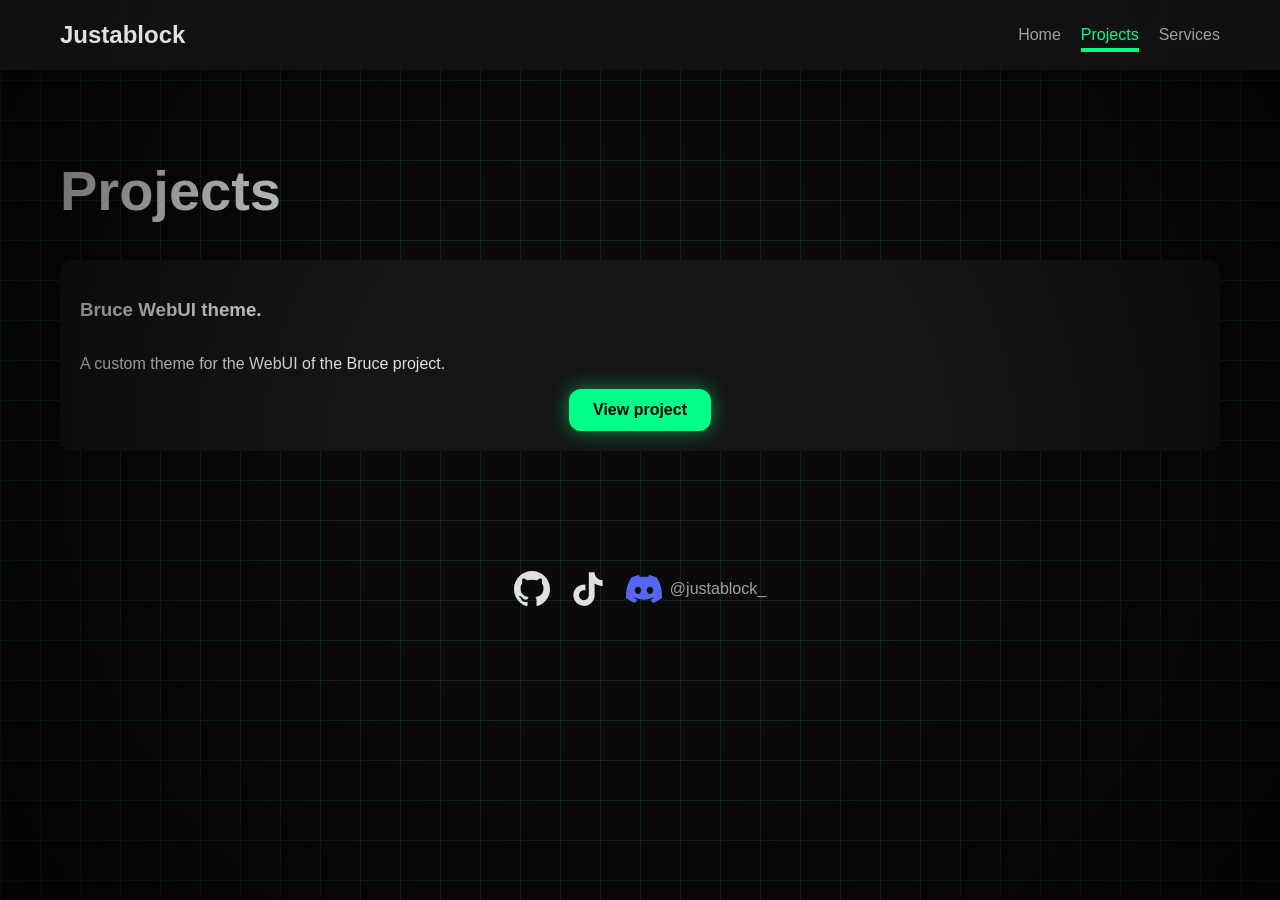
==== projects/index.html @ 2efefc91 "Initial portfolio upload" ====
<!DOCTYPE html>
<html lang="en">
<head>
    <meta charset="UTF-8">
    <meta name="viewport" content="width=device-width, initial-scale=1.0">
    <title>Justablock - Projects</title>
    <link rel="stylesheet" href="/css/style.css">
    <link rel="icon" type="image/x-icon" href="/images/favicon.ico">
</head>
<body>
<div id="terminal-container">
    <div class="terminal-header">
        <span>JUSTABLOCK_OS v1.0.4 - Security Console</span>
        <span id="terminal-status">CONNECTED</span>
    </div>
    <div id="terminal-body"></div>
    <div class="terminal-input-area">
        <span>$</span>
        <input type="text" id="terminal-input" autocomplete="off">
    </div>
</div>

<nav class="navbar">
    <div class="nav-container">
        <a href="/" class="nav-logo">Justablock</a>
        <ul class="nav-links">
            <li><a href="/">Home</a></li>
            <li><a href="/projects/" class="active">Projects</a></li>
            <li><a href="/services/">Services</a></li>
        </ul>
    </div>
</nav>

<main class="container">
    <h1 class="page-title fade-in">Projects</h1>

    <div class="projects-grid">
        <div class="project-card">
            <h3>Bruce WebUI theme.</h3>
            <p>A custom theme for the WebUI of the Bruce project.</p>
            <a class="btn primary" href="/projects/brucewebui/">View project</a>
        </div>
    </div>
</main>

<footer id="footer">
    <div class="social-icons">
        <a href="https://github.com/JustablockCode" title="GitHub"><img src="/images/icons/github.svg" alt="GitHub"></a>
        <a href="https://www.tiktok.com/@justablock5" title="TikTok"><img src="/images/icons/tiktok.svg" alt="TikTok"></a>
        <a href="https://discord.com/users/994265989120278619" title="Discord"><img src="/images/icons/discord.svg" alt="Discord"><span>@justablock_</span></a>
    </div>
</footer>

<script src="/js/script.js"></script>
<!-- <script src="/js/weather.js"></script> -->
<script src="/js/puzzle.js"></script>
</body>
</html>
---- css/style.css ----
:root {
    --bg-primary: #0a0a0a;
    --bg-secondary: #151515;
    --text-primary: #e0e0e0;
    --text-secondary: #a0a0a0;
    --accent: #00ff88;
    --glow: rgba(0, 255, 136, 0.5);
}

* {
    box-sizing: border-box;
}

body {
    margin: 0;
    font-family: -apple-system, BlinkMacSystemFont, 'Segoe UI', Roboto, Ubuntu, sans-serif;
    color: var(--text-primary);
    scroll-behavior: smooth;
    background-color: var(--bg-primary); 
    background-image: 
        linear-gradient(rgba(0, 255, 136, 0.12) 1px, transparent 1px),
        linear-gradient(90deg, rgba(0, 255, 136, 0.12) 1px, transparent 1px);
    background-size: 40px 40px; 
    position: relative;
    overflow-x: hidden;
}

body::before {
    content: "";
    position: fixed;
    top: 0;
    left: -100%;
    width: 50%;
    height: 100%;
    background: linear-gradient(
        to right,
        transparent,
        rgba(0, 255, 136, 0.05),
        transparent
    );
    transform: skewX(-25deg);
    z-index: -1;
    animation: grid-pulse 8s infinite linear;
    pointer-events: none;
}

@keyframes grid-pulse {
    0% { left: -100%; }
    100% { left: 200%; }
}

body::after {
    content: "";
    position: fixed;
    top: 0;
    left: 0;
    width: 100%;
    height: 100%;
    background: radial-gradient(circle, transparent 40%, rgba(0,0,0,0.7) 100%);
    pointer-events: none;
    z-index: 999; 
}

.navbar {
    position: fixed;
    top: 0;
    width: 100%;
    height: 70px;
    background: rgba(21, 21, 21, 0.8);
    backdrop-filter: blur(10px);
    z-index: 1000;
}

.nav-container {
    max-width: 1200px;
    margin: auto;
    padding: 0 20px;
    height: 100%;
    display: flex;
    justify-content: space-between;
    align-items: center;
}

.nav-logo {
    color: var(--text-primary);
    text-decoration: none;
    font-weight: 700;
    font-size: 1.5rem;
    cursor: pointer;
    display: inline-block;
}

.nav-logo:hover,
.nav-logo:focus {
    color: var(--accent);
    outline: none;
}

.nav-links {
    list-style: none;
    display: flex;
    gap: 20px;
}

.nav-links a {
    color: var(--text-secondary);
    text-decoration: none;
    padding-bottom: 5px;
}

.nav-links a.active {
    color: var(--accent);
    box-shadow: 0 4px 0 var(--accent);
}

.container {
    max-width: 1200px;
    margin: auto;
    padding: 120px 20px 80px;
}

.hero {
    text-align: center;
}

.avatar {
    width: 150px;
    border-radius: 50%;
    box-shadow: 0 0 30px var(--glow);
    border: 3px solid var(--accent);
}

.status-text {
    display: block;
    margin-top: 10px;
    font-family: monospace;
    font-size: 0.8rem;
    color: var(--text-secondary);
    text-transform: uppercase;
    letter-spacing: 1px;
    transition: color 0.3s ease;
}

.status-online + .status-text {
    color: var(--accent);
    text-shadow: 0 0 5px var(--glow);
}

.avatar-container {
    position: relative;
    width: 150px;
    height: 150px;
    margin: 0 auto 20px;
}

.status-indicator {
    position: absolute;
    bottom: 10px;
    right: 10px;
    width: 25px;
    height: 25px;
    border-radius: 50%;
    border: 4px solid var(--bg-primary);
    background: #747f8d; 
}

.status-online { background: #3ba55d; box-shadow: 0 0 15px #3ba55d; }
.status-idle { background: #faa81a; box-shadow: 0 0 15px #faa81a; }
.status-dnd { background: #ed4245; box-shadow: 0 0 15px #ed4245; }

.activity-container {
    margin-top: 25px;
    display: none;
    flex-direction: column;
    gap: 12px;
    align-items: center;
    width: 100%;
}

.activity-item {
    background: rgba(255, 255, 255, 0.03);
    border: 1px solid rgba(0, 255, 136, 0.2);
    border-radius: 12px;
    padding: 12px 18px;
    display: flex;
    align-items: center;
    gap: 15px;
    text-align: left;
    width: 100%;
    max-width: 380px;
    backdrop-filter: blur(5px);
    transition: 0.3s ease;
}

.activity-item:hover {
    border-color: var(--accent);
    box-shadow: 0 0 15px var(--glow);
}

.activity-icon {
    width: 50px;
    height: 50px;
    border-radius: 8px;
    object-fit: cover;
}

.spotify-art {
    border-radius: 50%;
    animation: spin 12s linear infinite;
}

.activity-text h4 {
    margin: 0;
    font-size: 0.85rem;
    color: var(--accent);
    text-transform: uppercase;
    letter-spacing: 0.5px;
}

.activity-text p {
    margin: 2px 0;
    font-size: 0.9rem;
    color: var(--text-primary);
    font-weight: 500;
}

.activity-text small {
    font-size: 0.75rem;
    color: var(--text-secondary);
}

@keyframes spin {
    from { transform: rotate(0deg); }
    to { transform: rotate(360deg); }
}

h1 {
    font-size: 3.5rem;
}

h2 {
    font-size: 2rem;
    margin-top: 60px;
}

.subtitle {
    color: var(--text-secondary);
}

.badges {
    display: flex;
    flex-wrap: wrap;
    gap: 15px;
}

.badge {
    padding: 8px 16px;
    border-radius: 999px;
    border: 1px solid var(--accent);
    background: var(--bg-secondary);
    transition: 0.3s;
}

.badge:hover {
    box-shadow: 0 0 15px var(--glow);
}

.buttons {
    margin-top: 40px;
    display: flex;
    gap: 20px;
    justify-content: center;
}

.btn {
    padding: 12px 24px;
    border-radius: 12px;
    text-decoration: none;
    font-weight: bold;
}

.btn.primary {
    background: var(--accent);
    color: black;
    box-shadow: 0 0 20px var(--glow);
}

.btn.secondary {
    border: 1px solid var(--accent);
    color: var(--accent);
}

.projects-grid {
    display: grid;
    grid-template-columns: repeat(auto-fit, minmax(300px, 1fr));
    gap: 30px;
}

.project-card {
    background: var(--bg-secondary);
    padding: 20px;
    border-radius: 12px;
    text-decoration: none;
    color: var(--text-primary);
    transition: 0.3s;
    display: flex;
    flex-direction: column;
    justify-content: flex-start;
}

.project-card .btn {
    margin-top: auto; 
    align-self: center; 
    width: fit-content; 
}

.project-card:hover {
    transform: translateY(-8px);
    box-shadow: 0 0 30px var(--glow);
}

.project-card img {
    width: 100%;
    border-radius: 8px;
}

.project-image {
    width: 100%;
    max-width: 800px;
    border-radius: 12px;
    box-shadow: 0 0 20px #000;
}

footer {
    text-align: center;
    padding: 40px;
}

.social-icons {
    display: flex;
    gap: 20px;
    justify-content: center;
}

.social-icons a,
.social-icons span {
    color: var(--text-secondary);
    text-decoration: none;
}

.social-icons img {
    width: 36px;
    height: 36px;
    display: inline-block;
    vertical-align: middle;
}

.social-icons a {
    display: inline-flex;
    align-items: center;
    gap: 8px;
}

.fade-in {
    opacity: 0;
    transform: translateY(30px);
}

.roadmap {
    display: flex;
    flex-direction: column;
    gap: 25px;
    padding-left: 30px;
    position: relative;
    border-left: 2px solid #333; 
    margin: 40px 0;
}

.step {
    position: relative;
    display: flex;
    align-items: flex-start;
    transition: opacity 0.3s ease;
}

.step.completed {
    opacity: 0.4; 
}

.step.pending {
    opacity: 0.8;
}

.step:last-child {
    mask-image: linear-gradient(to bottom, black 0%, transparent 100%);
    -webkit-mask-image: linear-gradient(to bottom, black 0%, transparent 100%);
}

.node {
    position: absolute;
    left: -36px; 
    top: 6px;
    width: 10px;
    height: 10px;
    background-color: #333;
    border: 2px solid var(--bg-primary);
    border-radius: 50%;
    z-index: 2;
}

.step.active .node {
    background-color: var(--accent); 
    box-shadow: 0 0 10px var(--accent);
    animation: node-breath 2s infinite ease-in-out;
}

@keyframes node-breath {
    0%, 100% { 
        transform: scale(1); 
        box-shadow: 0 0 10px var(--accent); 
    }
    50% { 
        transform: scale(1.3); 
        box-shadow: 0 0 25px var(--accent); 
    }
}

.step.completed .node {
    background-color: #555;
}

.content {
    display: flex;
    align-items: center;
    gap: 12px;
    flex-wrap: wrap;
}

.status-tag {
    font-family: monospace;
    font-size: 0.7rem;
    background: rgba(0, 255, 136, 0.1);
    color: var(--accent);
    padding: 3px 8px;
    border-radius: 4px;
    border: 1px solid var(--accent);
    text-transform: uppercase;
    font-weight: bold;
}

.step p {
    margin: 0;
    font-family: 'Courier New', Courier, monospace;
}

.server-status {
    margin-top: 40px;
    background: var(--bg-secondary);
    padding: 20px;
    border-radius: 12px;
    border: 1px solid #333;
}

.stats-grid {
    display: grid;
    grid-template-columns: 1fr 1fr;
    gap: 20px;
    margin-top: 15px;
}

.stat-full {
    grid-column: span 2; 
    text-align: center;
    border-bottom: 1px solid rgba(0, 255, 136, 0.1);
    padding-bottom: 15px;
}

.stat-card {
    display: flex;
    flex-direction: column;
    gap: 5px;
}

.label {
    font-size: 0.8rem;
    color: var(--text-secondary);
    text-transform: uppercase;
    font-family: monospace;
}

.bar-container {
    width: 100%;
    height: 10px;
    background: rgba(255, 255, 255, 0.05); 
    border-radius: 5px;
    margin-top: 8px;
    border: 1px solid rgba(0, 255, 136, 0.1);
}

.bar {
    height: 100%;
    width: 0%;
    background: var(--accent);
    box-shadow: 0 0 10px var(--glow);
    transition: width 1.5s ease-out;
}

.value-large {
    font-size: 3rem;
    display: block;
}

.value {
    font-size: 1.2rem;
    color: var(--accent);
}

.service-list {
    list-style: none;
    padding: 0;
    text-align: left;
    margin: 20px 0;
    color: var(--text-secondary);
}

.service-list li::before {
    content: "⚡";
    margin-right: 10px;
    color: var(--accent);
}

.pulse-dot {
    height: 10px;
    width: 10px;
    background-color: var(--accent);
    border-radius: 50%;
    display: inline-block;
    margin-right: 5px;
    box-shadow: 0 0 8px var(--accent);
    animation: pulse-red 2s infinite;
}

.project-breakdown {
    display: grid;
    grid-template-columns: 1fr 1fr;
    gap: 20px;
    margin-top: 25px;
    border-top: 1px solid rgba(0, 255, 136, 0.1);
    padding-top: 20px;
}

.pane h3 {
    margin: 0 0 10px 0;
    font-size: 0.9rem;
}

.mini-list {
    list-style: none;
    padding: 0;
    margin: 0;
    font-family: 'Courier New', monospace;
    font-size: 0.85rem;
}

.mini-list li:hover {
    background: rgba(0, 255, 136, 0.05);
    border-left-color: var(--accent);
    color: var(--accent);
}

.repo-name {
    color: var(--text-primary);
    font-size: 0.8rem;
    max-width: 180px; 
    white-space: nowrap;
    overflow: hidden;
    text-overflow: ellipsis; 
    display: inline-block;
}

.mini-list li {
    display: flex;
    justify-content: space-between;
    align-items: center;
    padding: 10px 0;
    border-bottom: 1px solid rgba(0, 255, 136, 0.05);
}

.repo-count {
    color: var(--accent);
    font-family: monospace;
    font-weight: bold;
    min-width: 60px;
    text-align: right;
}

@media (max-width: 768px) {
    .project-breakdown { grid-template-columns: 1fr; }
}

@keyframes pulse-red {
    0% { transform: scale(0.95); box-shadow: 0 0 0 0 rgba(0, 255, 136, 0.7); }
    70% { transform: scale(1); box-shadow: 0 0 0 10px rgba(0, 255, 136, 0); }
    100% { transform: scale(0.95); box-shadow: 0 0 0 0 rgba(0, 255, 136, 0); }
}

.terminal-header {
    background: #161b22;
    padding: 5px 15px;
    display: flex;
    justify-content: space-between;
    font-size: 0.8rem;
    border-bottom: 1px solid #30363d;
}

#terminal-container {
    position: fixed;
    bottom: 0;
    left: 0;
    width: 100%;
    height: 350px; 
    background: rgba(13, 17, 23, 0.98);
    border-top: 1px solid #30363d;
    display: none;
    flex-direction: column;
    z-index: 99999;
    box-sizing: border-box;
}

#terminal-body {
    flex: 1; 
    overflow-y: auto; 
    padding: 15px;
    font-family: 'Courier New', Courier, monospace;
    font-size: 14px;
    line-height: 1.4;
}

.terminal-input-area {
    display: flex;
    padding: 10px 15px;
    background: #0d1117;
    border-top: 1px solid #30363d;
}

#terminal-input {
    flex: 1;
    background: transparent;
    border: none;
    color: white;
    outline: none;
    padding-left: 10px;
}

#terminal-input {
    background: transparent;
    border: none;
    color: white;
    outline: none;
    flex: 1;
    font-family: inherit;
}

.glitch-text { color: #f85149; text-shadow: 1px 1px #ff0000; }
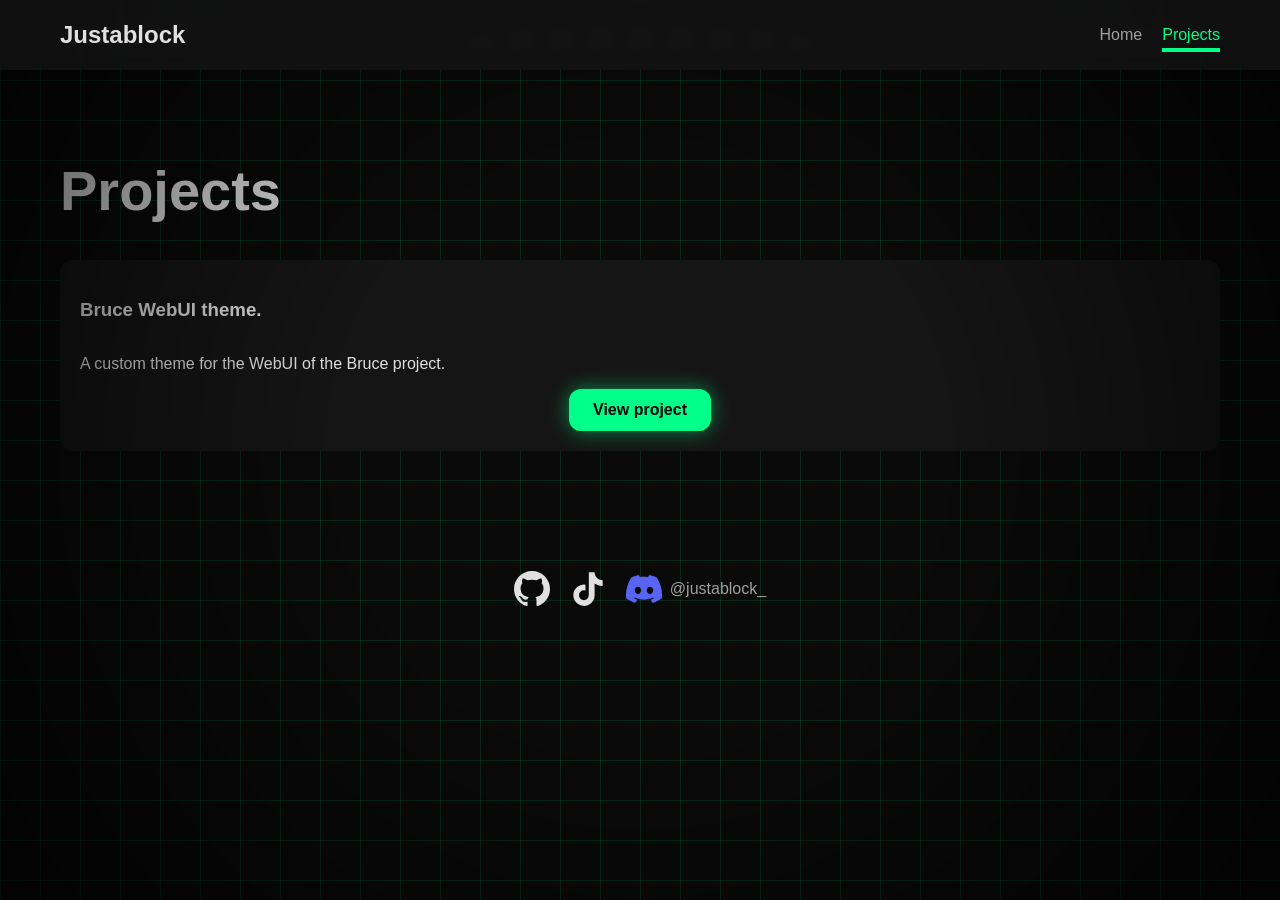
==== commit 7c8726b2: "Remove Services link and puzzle.js script" ====
--- a/projects/index.html
+++ b/projects/index.html
@@ -4,29 +4,16 @@
     <meta charset="UTF-8">
     <meta name="viewport" content="width=device-width, initial-scale=1.0">
     <title>Justablock - Projects</title>
-    <link rel="stylesheet" href="/css/style.css">
-    <link rel="icon" type="image/x-icon" href="/images/favicon.ico">
+    <link rel="stylesheet" href="../css/style.css">
+    <link rel="icon" type="image/x-icon" href="../images/favicon.ico">
 </head>
 <body>
-<div id="terminal-container">
-    <div class="terminal-header">
-        <span>JUSTABLOCK_OS v1.0.4 - Security Console</span>
-        <span id="terminal-status">CONNECTED</span>
-    </div>
-    <div id="terminal-body"></div>
-    <div class="terminal-input-area">
-        <span>$</span>
-        <input type="text" id="terminal-input" autocomplete="off">
-    </div>
-</div>
-
 <nav class="navbar">
     <div class="nav-container">
-        <a href="/" class="nav-logo">Justablock</a>
+        <a href="../index.html" class="nav-logo">Justablock</a>
         <ul class="nav-links">
-            <li><a href="/">Home</a></li>
-            <li><a href="/projects/" class="active">Projects</a></li>
-            <li><a href="/services/">Services</a></li>
+            <li><a href="../index.html">Home</a></li>
+            <li><a href="index.html" class="active">Projects</a></li>
         </ul>
     </div>
 </nav>
@@ -38,21 +25,19 @@
         <div class="project-card">
             <h3>Bruce WebUI theme.</h3>
             <p>A custom theme for the WebUI of the Bruce project.</p>
-            <a class="btn primary" href="/projects/brucewebui/">View project</a>
+            <a class="btn primary" href="brucewebui/index.html">View project</a>
         </div>
     </div>
 </main>
 
 <footer id="footer">
     <div class="social-icons">
-        <a href="https://github.com/JustablockCode" title="GitHub"><img src="/images/icons/github.svg" alt="GitHub"></a>
-        <a href="https://www.tiktok.com/@justablock5" title="TikTok"><img src="/images/icons/tiktok.svg" alt="TikTok"></a>
-        <a href="https://discord.com/users/994265989120278619" title="Discord"><img src="/images/icons/discord.svg" alt="Discord"><span>@justablock_</span></a>
+        <a href="https://github.com/JustablockCode" title="GitHub"><img src="../images/icons/github.svg" alt="GitHub"></a>
+        <a href="https://www.tiktok.com/@justablock5" title="TikTok"><img src="../images/icons/tiktok.svg" alt="TikTok"></a>
+        <a href="https://discord.com/users/994265989120278619" title="Discord"><img src="../images/icons/discord.svg" alt="Discord"><span>@justablock_</span></a>
     </div>
 </footer>
 
-<script src="/js/script.js"></script>
-<!-- <script src="/js/weather.js"></script> -->
-<script src="/js/puzzle.js"></script>
+<script src="../js/script.js"></script>
 </body>
 </html>
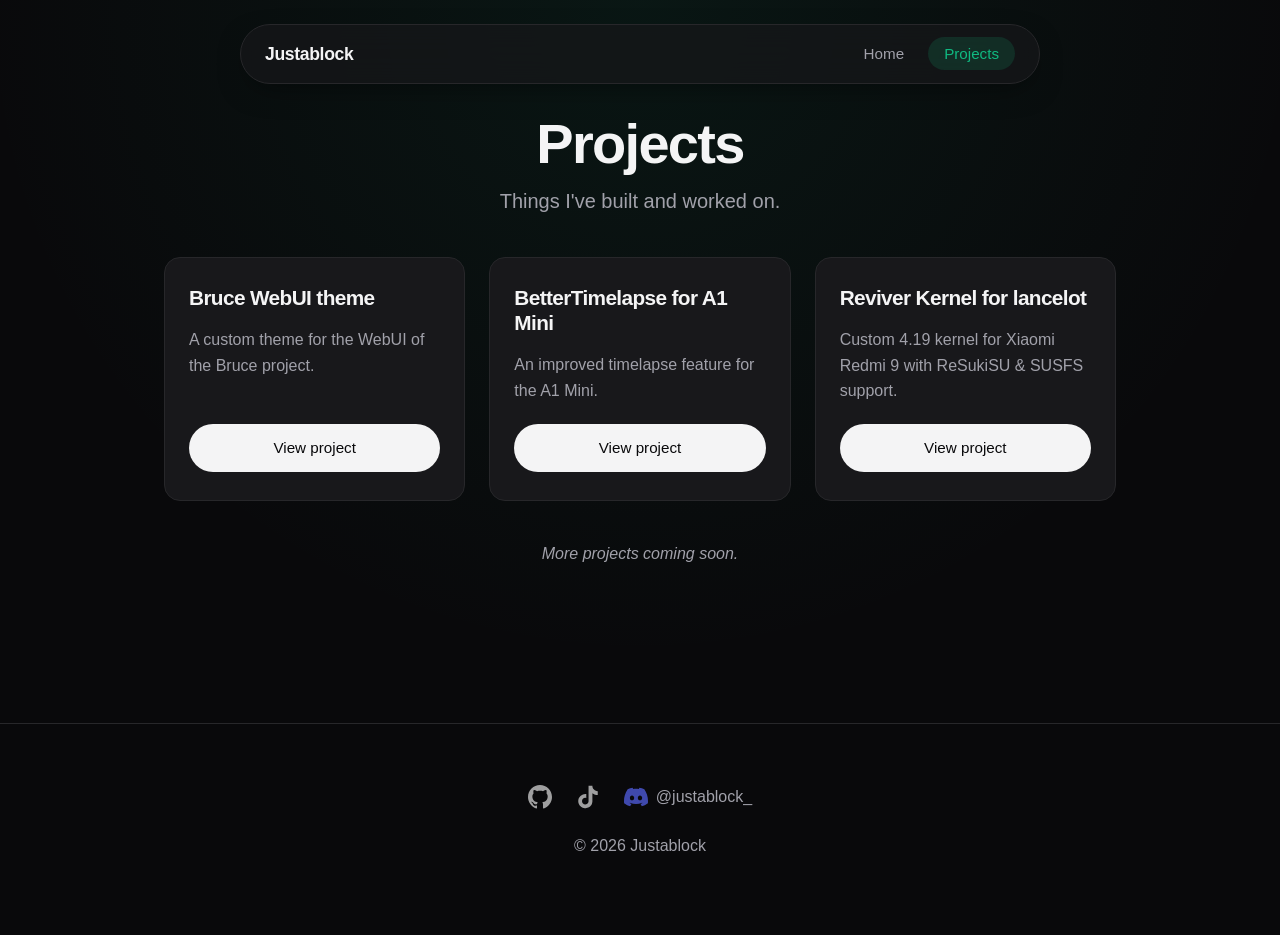
==== commit e3b14dda: "Portfolio site: clean revamp with capabilities grid, live GitHub stars, contact dropdown Co-authored" ====
--- a/projects/index.html
+++ b/projects/index.html
@@ -4,40 +4,66 @@
     <meta charset="UTF-8">
     <meta name="viewport" content="width=device-width, initial-scale=1.0">
     <title>Justablock - Projects</title>
+    <meta name="description" content="Projects by Justablock: a Bruce WebUI theme, a BetterTimelapse preset for the A1 Mini, and a custom Android kernel for the Xiaomi Redmi 9.">
     <link rel="stylesheet" href="../css/style.css">
     <link rel="icon" type="image/x-icon" href="../images/favicon.ico">
 </head>
 <body>
+
 <nav class="navbar">
     <div class="nav-container">
-        <a href="../index.html" class="nav-logo">Justablock</a>
+        <a href="../" class="nav-logo">Justablock</a>
         <ul class="nav-links">
-            <li><a href="../index.html">Home</a></li>
-            <li><a href="index.html" class="active">Projects</a></li>
+            <li><a href="../">Home</a></li>
+            <li><a href="../projects" class="active">Projects</a></li>
         </ul>
     </div>
 </nav>
 
 <main class="container">
-    <h1 class="page-title fade-in">Projects</h1>
+    <div class="page-header fade-in">
+        <h1>Projects</h1>
+        <p class="subtitle">Things I've built and worked on.</p>
+    </div>
 
     <div class="projects-grid">
-        <div class="project-card">
-            <h3>Bruce WebUI theme.</h3>
+        <div class="project-card fade-in">
+            <h3>Bruce WebUI theme</h3>
             <p>A custom theme for the WebUI of the Bruce project.</p>
-            <a class="btn primary" href="brucewebui/index.html">View project</a>
+            <a class="btn primary" href="brucewebui/">View project</a>
         </div>
+        <div class="project-card fade-in">
+            <h3>BetterTimelapse for A1 Mini</h3>
+            <p>An improved timelapse feature for the A1 Mini.</p>
+            <a class="btn primary" href="bettertimelapse/">View project</a>
+        </div>
+        <div class="project-card fade-in">
+            <h3>Reviver Kernel for lancelot</h3>
+            <p>Custom 4.19 kernel for Xiaomi Redmi 9 with ReSukiSU & SUSFS support.</p>
+            <a class="btn primary" href="reviver-kernel/">View project</a>
+        </div>
+    </div>
+
+    <div class="future-update">
+        <p>More projects coming soon.</p>
     </div>
 </main>
 
-<footer id="footer">
+<footer>
     <div class="social-icons">
-        <a href="https://github.com/JustablockCode" title="GitHub"><img src="../images/icons/github.svg" alt="GitHub"></a>
-        <a href="https://www.tiktok.com/@justablock5" title="TikTok"><img src="../images/icons/tiktok.svg" alt="TikTok"></a>
-        <a href="https://discord.com/users/994265989120278619" title="Discord"><img src="../images/icons/discord.svg" alt="Discord"><span>@justablock_</span></a>
+        <a href="https://github.com/JustablockCode" title="GitHub">
+            <img src="../images/icons/github.svg" alt="GitHub" loading="lazy">
+        </a>
+        <a href="https://www.tiktok.com/@justablock5" title="TikTok">
+            <img src="../images/icons/tiktok.svg" alt="TikTok" loading="lazy">
+        </a>
+        <a href="https://discord.com/users/994265989120278619" title="Discord">
+            <img src="../images/icons/discord.svg" alt="Discord" loading="lazy">
+            <span>@justablock_</span>
+        </a>
     </div>
+    <p>© 2026 Justablock</p>
 </footer>
 
-<script src="../js/script.js"></script>
 </body>
-</html>
+</html>
--- a/css/style.css
+++ b/css/style.css
@@ -1,664 +1,670 @@
 :root {
-    --bg-primary: #0a0a0a;
-    --bg-secondary: #151515;
-    --text-primary: #e0e0e0;
-    --text-secondary: #a0a0a0;
-    --accent: #00ff88;
-    --glow: rgba(0, 255, 136, 0.5);
+--bg-base: #09090b;
+--bg-surface: #18181b;
+--bg-surface-hover: #27272a;
+--border-subtle: #27272a;
+--border-hover: #3f3f46;
+--text-primary: #f4f4f5;
+--text-secondary: #a1a1aa;
+--text-muted: #71717a;
+--accent: #10b981;
+--accent-dim: rgba(16, 185, 129, 0.15);
+--radius-sm: 8px;
+--radius-md: 16px;
+--radius-lg: 24px;
+--radius-pill: 9999px;
+--transition-smooth: all 0.3s cubic-bezier(0.4, 0, 0.2, 1);
+}
+*, *::before, *::after {
+box-sizing: border-box;
+}
+body {
+margin: 0;
+font-family: 'Inter', -apple-system, BlinkMacSystemFont, 'Segoe UI', Roboto, sans-serif;
+color: var(--text-primary);
+background-color: var(--bg-base);
+background-image: radial-gradient(circle at 50% 0%, rgba(16, 185, 129, 0.08) 0%, transparent 60%);
+background-attachment: fixed;
+line-height: 1.6;
+overflow-x: hidden;
+-webkit-font-smoothing: antialiased;
+}
+h1, h2, h3 {
+color: var(--text-primary);
+line-height: 1.2;
+letter-spacing: -0.03em;
+font-weight: 700;
+}
+h1 { font-size: 3.5rem; margin: 0 0 16px; }
+h2 { font-size: 2rem; margin: 0 0 24px; letter-spacing: -0.02em; }
+h3 { font-size: 1.3rem; margin: 0 0 12px; }
+p {
+color: var(--text-secondary);
+margin: 0 0 16px;
+}
+.page-header {
+text-align: center;
+margin-bottom: 40px;
+}
+.page-header h1 {
+margin-bottom: 8px;
+}
+.subtitle {
+font-size: 1.25rem;
+max-width: 560px;
+margin: 0 auto;
+}
+.navbar {
+position: fixed;
+top: 24px;
+left: 50%;
+transform: translateX(-50%);
+width: calc(100% - 48px);
+max-width: 800px;
+height: 60px;
+background: rgba(24, 24, 27, 0.7);
+backdrop-filter: blur(16px);
+-webkit-backdrop-filter: blur(16px);
+border: 1px solid var(--border-subtle);
+border-radius: var(--radius-pill);
+z-index: 1000;
+box-shadow: 0 10px 30px -10px rgba(0, 0, 0, 0.5);
+}
+.nav-container {
+display: flex;
+justify-content: space-between;
+align-items: center;
+height: 100%;
+padding: 0 24px;
+}
+.nav-logo {
+color: var(--text-primary);
+text-decoration: none;
+font-weight: 600;
+font-size: 1.1rem;
+letter-spacing: -0.02em;
+transition: var(--transition-smooth);
+}
+.nav-logo:hover {
+color: var(--accent);
+}
+.nav-links {
+list-style: none;
+display: flex;
+gap: 8px;
+margin: 0;
+padding: 0;
+}
+.nav-links a {
+color: var(--text-secondary);
+text-decoration: none;
+font-size: 0.95rem;
+font-weight: 500;
+padding: 8px 16px;
+border-radius: var(--radius-pill);
+transition: var(--transition-smooth);
+}
+.nav-links a:hover {
+color: var(--text-primary);
+background: rgba(255, 255, 255, 0.05);
+}
+.nav-links a.active {
+color: var(--accent);
+background: var(--accent-dim);
+}
+.container {
+max-width: 1000px;
+margin: auto;
+padding: 110px 24px 80px;
+}
+.hero {
+text-align: center;
+display: flex;
+flex-direction: column;
+align-items: center;
+gap: 8px;
+}
+.avatar-container {
+position: relative;
+width: 120px;
+height: 120px;
+margin-bottom: 24px;
+}
+.avatar {
+width: 100%;
+height: 100%;
+border-radius: 50%;
+object-fit: cover;
+background: var(--bg-surface);
+padding: 4px;
+border: 1px solid var(--border-subtle);
+transition: var(--transition-smooth);
+}
+.avatar:hover {
+border-color: var(--accent);
+transform: scale(1.05);
+}
+.status-indicator {
+position: absolute;
+bottom: 4px;
+right: 4px;
+width: 20px;
+height: 20px;
+border-radius: 50%;
+border: 4px solid var(--bg-base);
+background: var(--text-muted);
+transition: var(--transition-smooth);
+}
+.status-online { background: var(--accent); }
+.status-idle { background: #f59e0b; }
+.status-dnd { background: #ef4444; }
+.status-text {
+font-size: 0.85rem;
+color: var(--text-muted);
+font-weight: 500;
+margin-top: 12px;
+}
+.subtitle {
+font-size: 1.25rem;
+max-width: 560px;
+margin: 0 auto;
+}
+.buttons {
+    margin-top: 48px;
+    display: flex;
+    gap: 16px;
+    justify-content: center;
+}
+.contact-wrap {
+position: relative;
+}
+.contact-menu {
+position: absolute;
+top: calc(100% + 10px);
+left: 50%;
+transform: translateX(-50%);
+min-width: 180px;
+background: var(--bg-surface);
+border: 1px solid var(--border-subtle);
+border-radius: var(--radius-md);
+padding: 8px;
+box-shadow: 0 20px 40px -12px rgba(0, 0, 0, 0.6);
+display: none;
+flex-direction: column;
+z-index: 100;
+}
+.contact-menu.open {
+display: flex;
+}
+.contact-menu a {
+display: flex;
+align-items: center;
+gap: 10px;
+padding: 10px 14px;
+border-radius: var(--radius-sm);
+color: var(--text-secondary);
+text-decoration: none;
+font-weight: 500;
+font-size: 0.95rem;
+transition: var(--transition-smooth);
+}
+.contact-menu a:hover {
+background: var(--bg-surface-hover);
+color: var(--text-primary);
+}
+.contact-menu img {
+width: 18px;
+height: 18px;
+filter: none;
+opacity: 0.9;
+}
+.contact-email-icon {
+font-size: 1rem;
+line-height: 1;
+}
+.section {
+margin-bottom: 48px;
+}
+.section:last-of-type {
+margin-bottom: 0;
+}
+.btn {
+padding: 12px 28px;
+border-radius: var(--radius-pill);
+text-decoration: none;
+font-weight: 500;
+font-size: 0.95rem;
+transition: var(--transition-smooth);
+display: inline-flex;
+align-items: center;
+justify-content: center;
+}
+.btn.primary {
+background: var(--text-primary);
+color: var(--bg-base);
+}
+.btn.primary:hover {
+background: var(--accent);
+color: #fff;
+transform: translateY(-2px);
+}
+.btn.secondary {
+background: transparent;
+border: 1px solid var(--border-subtle);
+color: var(--text-primary);
+}
+.btn.secondary:hover {
+background: var(--bg-surface);
+border-color: var(--border-hover);
+transform: translateY(-2px);
+}
+.project-image {
+display: block;
+max-width: 100%;
+height: auto;
+margin: 32px auto;
+border-radius: var(--radius-md);
+}
+.projects-grid {
+display: grid;
+grid-template-columns: repeat(auto-fill, minmax(260px, 1fr));
+gap: 24px;
+margin-top: 40px;
+}
+.project-card {
+background: var(--bg-surface);
+border: 1px solid var(--border-subtle);
+border-radius: var(--radius-md);
+padding: 28px 24px;
+display: flex;
+flex-direction: column;
+gap: 12px;
+transition: var(--transition-smooth);
+}
+.project-card:hover {
+border-color: var(--border-hover);
+transform: translateY(-4px);
+}
+.project-card h3 {
+margin-bottom: 4px;
+}
+.project-card p {
+margin-bottom: 8px;
+}
+.project-card .btn {
+margin-top: auto;
+}
+.project-intro {
+background: var(--bg-surface);
+border: 1px solid var(--border-subtle);
+border-radius: var(--radius-md);
+padding: 24px;
+margin: 32px 0;
+}
+.project-intro p {
+margin: 0 0 8px;
+}
+.project-intro p:last-child {
+margin-bottom: 0;
+}
+.comparison-grid {
+display: grid;
+grid-template-columns: 1fr 1fr;
+gap: 24px;
+margin: 32px 0;
+}
+.comparison-grid p {
+background: var(--bg-surface);
+border: 1px solid var(--border-subtle);
+border-radius: var(--radius-md);
+padding: 20px;
+margin: 0;
+}
+.comparison-grid p strong {
+color: var(--text-primary);
+}
+.warning-box {
+background: rgba(245, 158, 11, 0.08);
+border: 1px solid rgba(245, 158, 11, 0.25);
+border-radius: var(--radius-md);
+padding: 16px 20px;
+margin: 24px 0;
+}
+.warning-box p {
+color: #fcd34d;
+margin: 0;
+font-size: 0.95rem;
+}
+.future-update {
+text-align: center;
+color: var(--text-muted);
+font-style: italic;
+margin-top: 40px;
 }
 
-* {
-    box-sizing: border-box;
+/* Featured project */
+.featured-section {
+margin: 48px 0;
+}
+.featured-card {
+background: linear-gradient(135deg, var(--bg-surface) 0%, var(--bg-surface) 100%);
+border: 1px solid var(--border-subtle);
+border-radius: var(--radius-lg);
+padding: 40px;
+display: grid;
+grid-template-columns: 1fr 1fr;
+gap: 40px;
+align-items: center;
+position: relative;
+overflow: hidden;
+}
+.featured-card::before {
+content: '';
+position: absolute;
+top: -50%;
+right: -20%;
+width: 300px;
+height: 300px;
+background: radial-gradient(circle, var(--accent-dim) 0%, transparent 70%);
+pointer-events: none;
+}
+.featured-badge {
+display: inline-flex;
+align-items: center;
+gap: 6px;
+padding: 4px 12px;
+border-radius: var(--radius-pill);
+background: var(--accent-dim);
+color: var(--accent);
+font-size: 0.75rem;
+font-weight: 600;
+text-transform: uppercase;
+letter-spacing: 0.05em;
+margin-bottom: 16px;
+}
+.featured-card h2 {
+margin: 0 0 12px;
+font-size: 2rem;
+}
+.featured-card p {
+margin: 0 0 20px;
+font-size: 1.05rem;
+}
+.featured-features {
+display: flex;
+flex-wrap: wrap;
+gap: 8px;
+margin-bottom: 24px;
+}
+.featured-feature {
+padding: 6px 14px;
+border-radius: var(--radius-pill);
+background: var(--bg-surface-hover);
+border: 1px solid var(--border-subtle);
+font-size: 0.85rem;
+color: var(--text-secondary);
+}
+.featured-stats {
+display: flex;
+gap: 24px;
+margin-top: 16px;
+}
+.featured-stat {
+display: flex;
+flex-direction: column;
+}
+.featured-stat span {
+font-size: 1.5rem;
+font-weight: 700;
+color: var(--accent);
+}
+.featured-stat small {
+font-size: 0.8rem;
+color: var(--text-muted);
 }
 
-body {
-    margin: 0;
-    font-family: -apple-system, BlinkMacSystemFont, 'Segoe UI', Roboto, Ubuntu, sans-serif;
-    color: var(--text-primary);
-    scroll-behavior: smooth;
-    background-color: var(--bg-primary); 
-    background-image: 
-        linear-gradient(rgba(0, 255, 136, 0.12) 1px, transparent 1px),
-        linear-gradient(90deg, rgba(0, 255, 136, 0.12) 1px, transparent 1px);
-    background-size: 40px 40px; 
-    position: relative;
-    overflow-x: hidden;
+/* Capabilities grid */
+.cap-grid {
+display: grid;
+grid-template-columns: repeat(auto-fit, minmax(200px, 1fr));
+gap: 24px;
+margin-top: 32px;
+}
+.cap-group h3 {
+font-size: 0.8rem;
+text-transform: uppercase;
+letter-spacing: 0.08em;
+color: var(--accent);
+margin-bottom: 16px;
+padding-bottom: 8px;
+border-bottom: 1px solid var(--border-subtle);
+}
+.cap-list {
+list-style: none;
+padding: 0;
+margin: 0;
+display: flex;
+flex-direction: column;
+gap: 10px;
+}
+.cap-list li {
+color: var(--text-secondary);
+font-size: 0.95rem;
+padding-left: 16px;
+position: relative;
+}
+.cap-list li::before {
+content: '';
+position: absolute;
+left: 0;
+top: 50%;
+width: 6px;
+height: 6px;
+border-radius: 50%;
+background: var(--accent);
+transform: translateY(-50%);
 }
 
-body::before {
-    content: "";
-    position: fixed;
-    top: 0;
-    left: -100%;
-    width: 50%;
-    height: 100%;
-    background: linear-gradient(
-        to right,
-        transparent,
-        rgba(0, 255, 136, 0.05),
-        transparent
-    );
-    transform: skewX(-25deg);
-    z-index: -1;
-    animation: grid-pulse 8s infinite linear;
-    pointer-events: none;
+/* Kernel specs */
+.specs-grid {
+display: grid;
+grid-template-columns: repeat(auto-fill, minmax(220px, 1fr));
+gap: 16px;
+margin: 24px 0;
+}
+.spec-card {
+background: var(--bg-surface);
+border: 1px solid var(--border-subtle);
+border-radius: var(--radius-md);
+padding: 20px;
+transition: var(--transition-smooth);
+}
+.spec-card:hover {
+border-color: var(--border-hover);
+}
+.spec-label {
+font-size: 0.75rem;
+text-transform: uppercase;
+letter-spacing: 0.05em;
+color: var(--text-muted);
+margin-bottom: 6px;
+}
+.spec-value {
+font-size: 1.05rem;
+font-weight: 600;
+color: var(--text-primary);
 }
 
-@keyframes grid-pulse {
-    0% { left: -100%; }
-    100% { left: 200%; }
+/* Features list */
+.features-list {
+list-style: none;
+padding: 0;
+margin: 24px 0;
+display: grid;
+gap: 12px;
+}
+.features-list li {
+display: flex;
+align-items: flex-start;
+gap: 12px;
+color: var(--text-secondary);
+font-size: 0.95rem;
+}
+.features-list li::before {
+content: '✓';
+color: var(--accent);
+font-weight: 700;
+flex-shrink: 0;
 }
 
-body::after {
-    content: "";
-    position: fixed;
-    top: 0;
-    left: 0;
-    width: 100%;
-    height: 100%;
-    background: radial-gradient(circle, transparent 40%, rgba(0,0,0,0.7) 100%);
-    pointer-events: none;
-    z-index: 999; 
-}
-
-.navbar {
-    position: fixed;
-    top: 0;
-    width: 100%;
-    height: 70px;
-    background: rgba(21, 21, 21, 0.8);
-    backdrop-filter: blur(10px);
-    z-index: 1000;
-}
-
-.nav-container {
-    max-width: 1200px;
-    margin: auto;
-    padding: 0 20px;
-    height: 100%;
-    display: flex;
-    justify-content: space-between;
-    align-items: center;
-}
-
-.nav-logo {
-    color: var(--text-primary);
-    text-decoration: none;
-    font-weight: 700;
-    font-size: 1.5rem;
-    cursor: pointer;
-    display: inline-block;
-}
-
-.nav-logo:hover,
-.nav-logo:focus {
-    color: var(--accent);
-    outline: none;
-}
-
-.nav-links {
-    list-style: none;
-    display: flex;
-    gap: 20px;
-}
-
-.nav-links a {
-    color: var(--text-secondary);
-    text-decoration: none;
-    padding-bottom: 5px;
-}
-
-.nav-links a.active {
-    color: var(--accent);
-    box-shadow: 0 4px 0 var(--accent);
-}
-
-.container {
-    max-width: 1200px;
-    margin: auto;
-    padding: 120px 20px 80px;
-}
-
-.hero {
-    text-align: center;
-}
-
-.avatar {
-    width: 150px;
-    border-radius: 50%;
-    box-shadow: 0 0 30px var(--glow);
-    border: 3px solid var(--accent);
-}
-
-.status-text {
-    display: block;
-    margin-top: 10px;
-    font-family: monospace;
-    font-size: 0.8rem;
-    color: var(--text-secondary);
-    text-transform: uppercase;
-    letter-spacing: 1px;
-    transition: color 0.3s ease;
-}
-
-.status-online + .status-text {
-    color: var(--accent);
-    text-shadow: 0 0 5px var(--glow);
-}
-
-.avatar-container {
-    position: relative;
-    width: 150px;
-    height: 150px;
-    margin: 0 auto 20px;
-}
-
-.status-indicator {
-    position: absolute;
-    bottom: 10px;
-    right: 10px;
-    width: 25px;
-    height: 25px;
-    border-radius: 50%;
-    border: 4px solid var(--bg-primary);
-    background: #747f8d; 
-}
-
-.status-online { background: #3ba55d; box-shadow: 0 0 15px #3ba55d; }
-.status-idle { background: #faa81a; box-shadow: 0 0 15px #faa81a; }
-.status-dnd { background: #ed4245; box-shadow: 0 0 15px #ed4245; }
-
-.activity-container {
-    margin-top: 25px;
-    display: none;
-    flex-direction: column;
-    gap: 12px;
-    align-items: center;
-    width: 100%;
-}
-
+/* Star showcase */
+.star-showcase {
+background: linear-gradient(135deg, var(--accent-dim) 0%, transparent 100%);
+border: 1px solid rgba(16, 185, 129, 0.3);
+border-radius: var(--radius-lg);
+padding: 32px;
+text-align: center;
+margin: 32px 0;
+}
+.star-showcase .star-count {
+font-size: 3rem;
+font-weight: 800;
+color: var(--accent);
+line-height: 1;
+margin-bottom: 8px;
+}
+.star-showcase p {
+color: var(--text-secondary);
+margin: 0;
+}
+.featured-stat .star-count {
+font-size: 1.5rem;
+}
 .activity-item {
-    background: rgba(255, 255, 255, 0.03);
-    border: 1px solid rgba(0, 255, 136, 0.2);
-    border-radius: 12px;
-    padding: 12px 18px;
-    display: flex;
-    align-items: center;
-    gap: 15px;
-    text-align: left;
-    width: 100%;
-    max-width: 380px;
-    backdrop-filter: blur(5px);
-    transition: 0.3s ease;
-}
-
+background: var(--bg-surface);
+border: 1px solid var(--border-subtle);
+border-radius: var(--radius-md);
+padding: 16px;
+display: flex;
+align-items: center;
+gap: 16px;
+width: 100%;
+max-width: 400px;
+transition: var(--transition-smooth);
+}
 .activity-item:hover {
-    border-color: var(--accent);
-    box-shadow: 0 0 15px var(--glow);
-}
-
+border-color: var(--border-hover);
+transform: translateY(-2px);
+}
 .activity-icon {
-    width: 50px;
-    height: 50px;
-    border-radius: 8px;
-    object-fit: cover;
-}
-
-.spotify-art {
-    border-radius: 50%;
-    animation: spin 12s linear infinite;
-}
-
+width: 48px;
+height: 48px;
+border-radius: var(--radius-sm);
+object-fit: cover;
+}
 .activity-text h4 {
-    margin: 0;
-    font-size: 0.85rem;
-    color: var(--accent);
-    text-transform: uppercase;
-    letter-spacing: 0.5px;
-}
-
+margin: 0 0 2px;
+font-size: 0.75rem;
+color: var(--text-muted);
+text-transform: uppercase;
+letter-spacing: 0.05em;
+}
 .activity-text p {
-    margin: 2px 0;
-    font-size: 0.9rem;
-    color: var(--text-primary);
-    font-weight: 500;
-}
-
+margin: 0;
+font-size: 0.95rem;
+color: var(--text-primary);
+font-weight: 500;
+}
 .activity-text small {
-    font-size: 0.75rem;
-    color: var(--text-secondary);
-}
-
-@keyframes spin {
-    from { transform: rotate(0deg); }
-    to { transform: rotate(360deg); }
-}
-
-h1 {
-    font-size: 3.5rem;
-}
-
-h2 {
-    font-size: 2rem;
-    margin-top: 60px;
-}
-
-.subtitle {
-    color: var(--text-secondary);
-}
-
-.badges {
-    display: flex;
-    flex-wrap: wrap;
-    gap: 15px;
-}
-
-.badge {
-    padding: 8px 16px;
-    border-radius: 999px;
-    border: 1px solid var(--accent);
-    background: var(--bg-secondary);
-    transition: 0.3s;
-}
-
-.badge:hover {
-    box-shadow: 0 0 15px var(--glow);
-}
-
-.buttons {
-    margin-top: 40px;
-    display: flex;
-    gap: 20px;
-    justify-content: center;
-}
-
-.btn {
-    padding: 12px 24px;
-    border-radius: 12px;
-    text-decoration: none;
-    font-weight: bold;
-}
-
-.btn.primary {
-    background: var(--accent);
-    color: black;
-    box-shadow: 0 0 20px var(--glow);
-}
-
-.btn.secondary {
-    border: 1px solid var(--accent);
-    color: var(--accent);
-}
-
-.projects-grid {
-    display: grid;
-    grid-template-columns: repeat(auto-fit, minmax(300px, 1fr));
-    gap: 30px;
-}
-
-.project-card {
-    background: var(--bg-secondary);
-    padding: 20px;
-    border-radius: 12px;
-    text-decoration: none;
-    color: var(--text-primary);
-    transition: 0.3s;
-    display: flex;
-    flex-direction: column;
-    justify-content: flex-start;
-}
-
-.project-card .btn {
-    margin-top: auto; 
-    align-self: center; 
-    width: fit-content; 
-}
-
-.project-card:hover {
-    transform: translateY(-8px);
-    box-shadow: 0 0 30px var(--glow);
-}
-
-.project-card img {
-    width: 100%;
-    border-radius: 8px;
-}
-
-.project-image {
-    width: 100%;
-    max-width: 800px;
-    border-radius: 12px;
-    box-shadow: 0 0 20px #000;
-}
-
+font-size: 0.85rem;
+color: var(--text-secondary);
+}
 footer {
-    text-align: center;
-    padding: 40px;
-}
-
+text-align: center;
+padding: 60px 24px;
+border-top: 1px solid var(--border-subtle);
+margin-top: 60px;
+}
 .social-icons {
-    display: flex;
-    gap: 20px;
-    justify-content: center;
-}
-
-.social-icons a,
-.social-icons span {
-    color: var(--text-secondary);
-    text-decoration: none;
-}
-
+display: flex;
+gap: 24px;
+justify-content: center;
+margin-bottom: 24px;
+}
+.social-icons a {
+color: var(--text-secondary);
+text-decoration: none;
+display: inline-flex;
+align-items: center;
+gap: 8px;
+font-weight: 500;
+transition: var(--transition-smooth);
+}
+.social-icons a:hover {
+color: var(--text-primary);
+transform: translateY(-2px);
+}
 .social-icons img {
-    width: 36px;
-    height: 36px;
-    display: inline-block;
-    vertical-align: middle;
-}
-
-.social-icons a {
-    display: inline-flex;
-    align-items: center;
-    gap: 8px;
-}
-
+width: 24px;
+height: 24px;
+opacity: 0.7;
+transition: var(--transition-smooth);
+filter: none;
+}
+.social-icons a:hover img {
+opacity: 1;
+}
 .fade-in {
-    opacity: 0;
-    transform: translateY(30px);
-}
-
-.roadmap {
-    display: flex;
-    flex-direction: column;
-    gap: 25px;
-    padding-left: 30px;
-    position: relative;
-    border-left: 2px solid #333; 
-    margin: 40px 0;
-}
-
-.step {
-    position: relative;
-    display: flex;
-    align-items: flex-start;
-    transition: opacity 0.3s ease;
-}
-
-.step.completed {
-    opacity: 0.4; 
-}
-
-.step.pending {
-    opacity: 0.8;
-}
-
-.step:last-child {
-    mask-image: linear-gradient(to bottom, black 0%, transparent 100%);
-    -webkit-mask-image: linear-gradient(to bottom, black 0%, transparent 100%);
-}
-
-.node {
-    position: absolute;
-    left: -36px; 
-    top: 6px;
-    width: 10px;
-    height: 10px;
-    background-color: #333;
-    border: 2px solid var(--bg-primary);
-    border-radius: 50%;
-    z-index: 2;
-}
-
-.step.active .node {
-    background-color: var(--accent); 
-    box-shadow: 0 0 10px var(--accent);
-    animation: node-breath 2s infinite ease-in-out;
-}
-
-@keyframes node-breath {
-    0%, 100% { 
-        transform: scale(1); 
-        box-shadow: 0 0 10px var(--accent); 
-    }
-    50% { 
-        transform: scale(1.3); 
-        box-shadow: 0 0 25px var(--accent); 
-    }
-}
-
-.step.completed .node {
-    background-color: #555;
-}
-
-.content {
-    display: flex;
-    align-items: center;
-    gap: 12px;
-    flex-wrap: wrap;
-}
-
-.status-tag {
-    font-family: monospace;
-    font-size: 0.7rem;
-    background: rgba(0, 255, 136, 0.1);
-    color: var(--accent);
-    padding: 3px 8px;
-    border-radius: 4px;
-    border: 1px solid var(--accent);
-    text-transform: uppercase;
-    font-weight: bold;
-}
-
-.step p {
-    margin: 0;
-    font-family: 'Courier New', Courier, monospace;
-}
-
-.server-status {
-    margin-top: 40px;
-    background: var(--bg-secondary);
-    padding: 20px;
-    border-radius: 12px;
-    border: 1px solid #333;
-}
-
-.stats-grid {
-    display: grid;
-    grid-template-columns: 1fr 1fr;
-    gap: 20px;
-    margin-top: 15px;
-}
-
-.stat-full {
-    grid-column: span 2; 
-    text-align: center;
-    border-bottom: 1px solid rgba(0, 255, 136, 0.1);
-    padding-bottom: 15px;
-}
-
-.stat-card {
-    display: flex;
-    flex-direction: column;
-    gap: 5px;
-}
-
-.label {
-    font-size: 0.8rem;
-    color: var(--text-secondary);
-    text-transform: uppercase;
-    font-family: monospace;
-}
-
-.bar-container {
-    width: 100%;
-    height: 10px;
-    background: rgba(255, 255, 255, 0.05); 
-    border-radius: 5px;
-    margin-top: 8px;
-    border: 1px solid rgba(0, 255, 136, 0.1);
-}
-
-.bar {
-    height: 100%;
-    width: 0%;
-    background: var(--accent);
-    box-shadow: 0 0 10px var(--glow);
-    transition: width 1.5s ease-out;
-}
-
-.value-large {
-    font-size: 3rem;
-    display: block;
-}
-
-.value {
-    font-size: 1.2rem;
-    color: var(--accent);
-}
-
-.service-list {
-    list-style: none;
-    padding: 0;
-    text-align: left;
-    margin: 20px 0;
-    color: var(--text-secondary);
-}
-
-.service-list li::before {
-    content: "⚡";
-    margin-right: 10px;
-    color: var(--accent);
-}
-
-.pulse-dot {
-    height: 10px;
-    width: 10px;
-    background-color: var(--accent);
-    border-radius: 50%;
-    display: inline-block;
-    margin-right: 5px;
-    box-shadow: 0 0 8px var(--accent);
-    animation: pulse-red 2s infinite;
-}
-
-.project-breakdown {
-    display: grid;
-    grid-template-columns: 1fr 1fr;
-    gap: 20px;
-    margin-top: 25px;
-    border-top: 1px solid rgba(0, 255, 136, 0.1);
-    padding-top: 20px;
-}
-
-.pane h3 {
-    margin: 0 0 10px 0;
-    font-size: 0.9rem;
-}
-
-.mini-list {
-    list-style: none;
-    padding: 0;
-    margin: 0;
-    font-family: 'Courier New', monospace;
-    font-size: 0.85rem;
-}
-
-.mini-list li:hover {
-    background: rgba(0, 255, 136, 0.05);
-    border-left-color: var(--accent);
-    color: var(--accent);
-}
-
-.repo-name {
-    color: var(--text-primary);
-    font-size: 0.8rem;
-    max-width: 180px; 
-    white-space: nowrap;
-    overflow: hidden;
-    text-overflow: ellipsis; 
-    display: inline-block;
-}
-
-.mini-list li {
-    display: flex;
-    justify-content: space-between;
-    align-items: center;
-    padding: 10px 0;
-    border-bottom: 1px solid rgba(0, 255, 136, 0.05);
-}
-
-.repo-count {
-    color: var(--accent);
-    font-family: monospace;
-    font-weight: bold;
-    min-width: 60px;
-    text-align: right;
-}
-
+opacity: 0;
+transform: translateY(20px);
+animation: fadeIn 0.6s ease-out forwards;
+}
+@keyframes fadeIn {
+to {
+opacity: 1;
+transform: translateY(0);
+}
+}
+main > * {
+animation-delay: 0.1s;
+}
+main section {
+margin-bottom: 48px;
+}
+main section:last-of-type {
+margin-bottom: 0;
+}
+main > * + * {
+animation-delay: 0.2s;
+}
+main > * + * + * {
+animation-delay: 0.3s;
+}
+main > * + * + * + * {
+animation-delay: 0.4s;
+}
+main > * + * + * + * + * {
+animation-delay: 0.5s;
+}
+main > * + * + * + * + * + * {
+animation-delay: 0.6s;
+}
+main > * + * + * + * + * + * + * {
+animation-delay: 0.7s;
+}
+main > * + * + * + * + * + * + * + * {
+animation-delay: 0.8s;
+}
+main > * + * + * + * + * + * + * + * + * {
+animation-delay: 0.9s;
+}
 @media (max-width: 768px) {
-    .project-breakdown { grid-template-columns: 1fr; }
-}
-
-@keyframes pulse-red {
-    0% { transform: scale(0.95); box-shadow: 0 0 0 0 rgba(0, 255, 136, 0.7); }
-    70% { transform: scale(1); box-shadow: 0 0 0 10px rgba(0, 255, 136, 0); }
-    100% { transform: scale(0.95); box-shadow: 0 0 0 0 rgba(0, 255, 136, 0); }
-}
-
-.terminal-header {
-    background: #161b22;
-    padding: 5px 15px;
-    display: flex;
-    justify-content: space-between;
-    font-size: 0.8rem;
-    border-bottom: 1px solid #30363d;
-}
-
-#terminal-container {
-    position: fixed;
-    bottom: 0;
-    left: 0;
-    width: 100%;
-    height: 350px; 
-    background: rgba(13, 17, 23, 0.98);
-    border-top: 1px solid #30363d;
-    display: none;
-    flex-direction: column;
-    z-index: 99999;
-    box-sizing: border-box;
-}
-
-#terminal-body {
-    flex: 1; 
-    overflow-y: auto; 
-    padding: 15px;
-    font-family: 'Courier New', Courier, monospace;
-    font-size: 14px;
-    line-height: 1.4;
-}
-
-.terminal-input-area {
-    display: flex;
-    padding: 10px 15px;
-    background: #0d1117;
-    border-top: 1px solid #30363d;
-}
-
-#terminal-input {
-    flex: 1;
-    background: transparent;
-    border: none;
-    color: white;
-    outline: none;
-    padding-left: 10px;
-}
-
-#terminal-input {
-    background: transparent;
-    border: none;
-    color: white;
-    outline: none;
-    flex: 1;
-    font-family: inherit;
-}
-
-.glitch-text { color: #f85149; text-shadow: 1px 1px #ff0000; }+h1 { font-size: 2.75rem; }
+.container { padding-top: 120px; }
+.comparison-grid { grid-template-columns: 1fr; }
+.projects-grid { grid-template-columns: 1fr; }
+.featured-card { grid-template-columns: 1fr; gap: 24px; }
+.featured-card::before { display: none; }
+.specs-grid { grid-template-columns: repeat(auto-fit, minmax(150px, 1fr)); }
+.cap-grid { grid-template-columns: 1fr; }
+}
